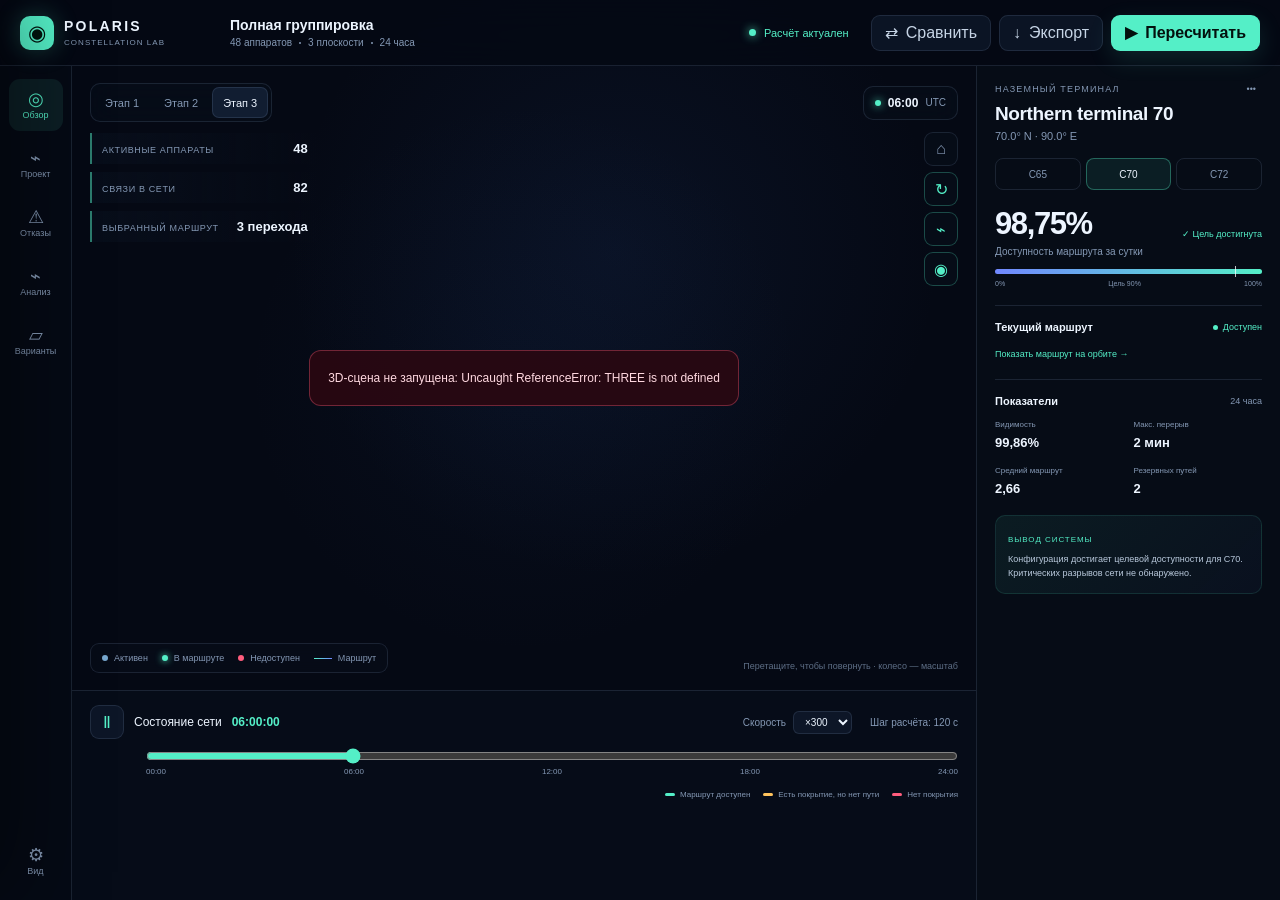
==== frontend-prototype/index.html @ 853661d5 "first commit" ====
<!doctype html>
<html lang="ru">
<head>
  <meta charset="UTF-8" />
  <meta name="viewport" content="width=device-width, initial-scale=1.0" />
  <meta name="theme-color" content="#050914" />
  <title>POLARIS — центр управления группировкой</title>
  <link rel="stylesheet" href="styles.css" />
</head>
<body>
  <div class="app-shell">
    <header class="topbar">
      <a class="brand" href="#" aria-label="POLARIS, главная">
        <span class="brand-mark">◉</span>
        <span><strong>POLARIS</strong><small>CONSTELLATION LAB</small></span>
      </a>

      <div class="project-heading">
        <div class="project-name" id="project-name">Полная группировка</div>
        <div class="project-meta"><span id="header-count">48 аппаратов</span><i></i>3 плоскости<i></i>24 часа</div>
      </div>

      <div class="calculation-state"><span></span>Расчёт актуален</div>

      <div class="top-actions">
        <button class="button button-subtle" id="compare-button" type="button">⇄ <span>Сравнить</span></button>
        <button class="button button-subtle" id="export-button" type="button">↓ <span>Экспорт</span></button>
        <button class="button button-primary" id="calculate-button" type="button">▶ <span>Пересчитать</span></button>
      </div>
    </header>

    <div class="workspace">
      <nav class="side-nav" aria-label="Разделы">
        <button class="nav-item active" data-section="overview" type="button"><span>◎</span><small>Обзор</small></button>
        <button class="nav-item" data-section="configuration" type="button"><span>⌁</span><small>Проект</small></button>
        <button class="nav-item" data-section="failures" type="button"><span>⚠</span><small>Отказы</small></button>
        <button class="nav-item" data-section="analytics" type="button"><span>⌁</span><small>Анализ</small></button>
        <button class="nav-item" data-section="variants" type="button"><span>▱</span><small>Варианты</small></button>
        <div class="nav-spacer"></div>
        <button class="nav-item" data-section="settings" type="button"><span>⚙</span><small>Вид</small></button>
      </nav>

      <main class="main-column">
        <section class="space-view" id="space-view">
          <canvas id="space-canvas" aria-label="Интерактивная схема Земли и спутниковой группировки"></canvas>
          <div class="webgl-error" id="webgl-error" hidden></div>

          <div class="scene-toolbar">
            <div class="stage-control" aria-label="Этап развёртывания">
              <button data-stage="1" type="button">Этап 1</button>
              <button data-stage="2" type="button">Этап 2</button>
              <button data-stage="3" class="active" type="button">Этап 3</button>
            </div>
            <div class="time-chip"><span class="pulse"></span><strong id="scene-time">06:00</strong> UTC</div>
          </div>

          <div class="scene-stats">
            <div><span>Активные аппараты</span><strong id="active-count">48</strong></div>
            <div><span>Связи в сети</span><strong id="links-count">82</strong></div>
            <div><span>Выбранный маршрут</span><strong id="route-hops">3 перехода</strong></div>
          </div>

          <div class="view-controls">
            <button id="home-camera" type="button" title="Сбросить камеру">⌂</button>
            <button id="toggle-earth" class="active" type="button" title="Остановить вращение Земли">↻</button>
            <button id="toggle-links" class="active" type="button" title="Показать связи">⌁</button>
            <button id="toggle-orbits" class="active" type="button" title="Показать орбиты">◉</button>
          </div>

          <div class="scene-legend">
            <span><i class="legend-dot active-sat"></i>Активен</span>
            <span><i class="legend-dot route-sat"></i>В маршруте</span>
            <span><i class="legend-dot failed-sat"></i>Недоступен</span>
            <span><i class="legend-line"></i>Маршрут</span>
          </div>

          <div class="scene-hint">Перетащите, чтобы повернуть · колесо — масштаб</div>
        </section>

        <section class="timeline-panel">
          <div class="timeline-header">
            <div class="playback">
              <button class="play-button" id="play-button" type="button" aria-label="Запустить или остановить время">Ⅱ</button>
              <div><span>Состояние сети</span><strong id="timeline-time">06:00:00</strong></div>
            </div>
            <div class="timeline-actions">
              <label>Скорость
                <select id="speed-select">
                  <option value="60">×60</option>
                  <option value="300" selected>×300</option>
                  <option value="900">×900</option>
                </select>
              </label>
              <span>Шаг расчёта: 120 с</span>
            </div>
          </div>

          <div class="scrubber-wrap">
            <input id="time-range" type="range" min="0" max="86280" step="120" value="21600" aria-label="Время расчёта" />
            <div class="time-axis"><span>00:00</span><span>06:00</span><span>12:00</span><span>18:00</span><span>24:00</span></div>
          </div>

          <div class="availability-lanes" id="availability-lanes"></div>
          <div class="timeline-legend"><span><i class="available"></i>Маршрут доступен</span><span><i class="degraded"></i>Есть покрытие, но нет пути</span><span><i class="outage"></i>Нет покрытия</span></div>
        </section>
      </main>

      <aside class="inspector">
        <div class="inspector-topline"><span>НАЗЕМНЫЙ ТЕРМИНАЛ</span><button id="close-inspector" type="button">•••</button></div>
        <h1 id="client-name">Northern terminal 70</h1>
        <p id="client-coords">70.0° N · 90.0° E</p>

        <div class="client-switch" aria-label="Выбрать терминал">
          <button data-client="C65" type="button">C65</button>
          <button data-client="C70" class="active" type="button">C70</button>
          <button data-client="C72" type="button">C72</button>
        </div>

        <section class="availability-card">
          <div class="metric-line"><strong id="availability-value">98,75%</strong><span class="goal-state">✓ Цель достигнута</span></div>
          <p>Доступность маршрута за сутки</p>
          <div class="progress-track"><span id="availability-progress"></span><i></i></div>
          <div class="progress-label"><span>0%</span><span>Цель 90%</span><span>100%</span></div>
        </section>

        <section class="route-section">
          <div class="section-title"><span>Текущий маршрут</span><strong><i></i>Доступен</strong></div>
          <div class="route-chain" id="route-chain"></div>
          <button class="text-action" id="focus-route" type="button">Показать маршрут на орбите →</button>
        </section>

        <section class="metrics-section">
          <div class="section-title"><span>Показатели</span><em>24 часа</em></div>
          <div class="metric-grid">
            <div><span>Видимость</span><strong id="visibility-value">99,86%</strong></div>
            <div><span>Макс. перерыв</span><strong id="outage-value">2 мин</strong></div>
            <div><span>Средний маршрут</span><strong id="average-hops">2,66</strong></div>
            <div><span>Резервных путей</span><strong id="backup-routes">2</strong></div>
          </div>
        </section>

        <section class="recommendation">
          <span>ВЫВОД СИСТЕМЫ</span>
          <p id="recommendation-text">Конфигурация достигает целевой доступности для C70. Критических разрывов сети не обнаружено.</p>
        </section>
      </aside>
    </div>
  </div>

  <div class="drawer-backdrop" id="drawer-backdrop"></div>
  <aside class="drawer" id="configuration-drawer" aria-hidden="true">
    <div class="drawer-header"><div><span>КОНФИГУРАЦИЯ</span><h2>Параметры проекта</h2></div><button class="icon-button" data-close-drawer type="button">×</button></div>
    <div class="drawer-content">
      <label class="field"><span>Сценарий</span><select id="scenario-select"><option value="full">Полная группировка</option><option value="first">Первая очередь запуска</option><option value="outages">Недоступность 10 аппаратов</option><option value="range">Дальность ISL 2000 км</option></select></label>
      <div class="form-grid">
        <label class="field"><span>Высота орбиты</span><div class="input-unit"><input value="550" type="number" /><small>км</small></div></label>
        <label class="field"><span>Наклонение</span><div class="input-unit"><input value="87" type="number" /><small>°</small></div></label>
        <label class="field"><span>Дальность ISL</span><div class="input-unit"><input id="isl-input" value="3000" type="number" /><small>км</small></div></label>
        <label class="field"><span>Мин. возвышение</span><div class="input-unit"><input value="10" type="number" /><small>°</small></div></label>
      </div>
      <div class="drawer-section-title"><span>Орбитальные плоскости</span><small>RAAN / фазирование</small></div>
      <div class="plane-editor">
        <div><strong>P1</strong><label>RAAN <input value="0.0" type="number" /></label><label>Фаза <input value="0.0" type="number" /></label></div>
        <div><strong>P2</strong><label>RAAN <input value="60.0" type="number" /></label><label>Фаза <input value="7.5" type="number" /></label></div>
        <div><strong>P3</strong><label>RAAN <input value="120.0" type="number" /></label><label>Фаза <input value="15.0" type="number" /></label></div>
      </div>
      <div class="drawer-section-title"><span>События недоступности</span><button class="mini-action" id="add-failure" type="button">+ Добавить</button></div>
      <div class="failure-list" id="failure-list"><div class="empty-state">В этом варианте нет заданных отказов</div></div>
    </div>
    <div class="drawer-footer"><button class="button button-subtle" data-close-drawer type="button">Отмена</button><button class="button button-primary" id="apply-config" type="button">Применить и рассчитать</button></div>
  </aside>

  <div class="modal-backdrop" id="compare-modal" aria-hidden="true">
    <section class="compare-modal" role="dialog" aria-modal="true" aria-labelledby="compare-title">
      <div class="drawer-header"><div><span>СРАВНЕНИЕ ВАРИАНТОВ</span><h2 id="compare-title">Полная группировка и первая очередь</h2></div><button class="icon-button" id="close-compare" type="button">×</button></div>
      <div class="comparison-head"><div><span>Базовый вариант</span><strong>Полная группировка</strong><small>48 аппаратов · ISL 3000 км</small></div><div><span>Сравниваемый вариант</span><strong>Первая очередь</strong><small>16 аппаратов · ISL 3000 км</small></div></div>
      <div class="comparison-table">
        <div class="comparison-row header"><span>Терминал</span><span>Базовый</span><span>Новый</span><span>Изменение</span></div>
        <div class="comparison-row"><strong>C65</strong><span>96,67%</span><span>27,22%</span><em>−69,45 п.п.</em></div>
        <div class="comparison-row"><strong>C70</strong><span>98,75%</span><span>15,83%</span><em>−82,92 п.п.</em></div>
        <div class="comparison-row"><strong>C72</strong><span>98,89%</span><span>12,64%</span><em>−86,25 п.п.</em></div>
      </div>
      <div class="compare-insight"><span>!</span><p><strong>Первая очередь не достигает целевых 90%.</strong> Самое заметное ухудшение наблюдается для C72: максимальный перерыв увеличивается до 796 минут.</p></div>
    </section>
  </div>

  <div class="toast" id="toast" role="status"></div>
  <script>
    window.addEventListener("error", function (event) {
      const panel = document.getElementById("webgl-error");
      panel.hidden = false;
      panel.textContent = "3D-сцена не запущена: " + (event.message || "ошибка загрузки WebGL");
    });
    window.addEventListener("unhandledrejection", function (event) {
      const panel = document.getElementById("webgl-error");
      panel.hidden = false;
      panel.textContent = "3D-сцена не запущена: " + String(event.reason || "ошибка модуля");
    });
  </script>
  <script src="vendor/three.min.js"></script>
  <script src="app.js"></script>
</body>
</html>
---- frontend-prototype/styles.css ----
:root {
  color-scheme: dark;
  --bg: #050914;
  --panel: #080e1b;
  --panel-2: #0d1627;
  --panel-3: #111d31;
  --line: rgba(145, 174, 214, 0.15);
  --line-strong: rgba(145, 174, 214, 0.28);
  --text: #edf5ff;
  --muted: #8498b4;
  --accent: #54efc7;
  --accent-blue: #7188ff;
  --danger: #ff5d7d;
  --warning: #ffc45d;
  --radius: 14px;
  font-family: Inter, Manrope, "Segoe UI", sans-serif;
}

* { box-sizing: border-box; }
html, body { margin: 0; min-width: 320px; min-height: 100%; background: var(--bg); color: var(--text); }
body { min-height: 100vh; overflow: hidden; }
button, input, select { font: inherit; }
button { color: inherit; }

.app-shell { min-height: 100vh; display: grid; grid-template-rows: 66px 1fr; background: radial-gradient(circle at 48% 28%, rgba(40, 75, 143, 0.13), transparent 35%), var(--bg); }
.topbar { min-width: 0; display: flex; align-items: center; gap: 22px; padding: 0 20px; border-bottom: 1px solid var(--line); background: rgba(5, 9, 20, 0.91); backdrop-filter: blur(18px); z-index: 20; }
.brand { width: 188px; flex: 0 0 auto; display: flex; align-items: center; gap: 10px; color: var(--text); text-decoration: none; }
.brand-mark { width: 34px; height: 34px; display: grid; place-items: center; border-radius: 10px; color: #00120d; background: var(--accent); font-size: 21px; box-shadow: 0 0 25px rgba(84, 239, 199, 0.25); }
.brand strong { display: block; font-size: 14px; line-height: 1; font-weight: 700; letter-spacing: 0.16em; }
.brand small { display: block; margin-top: 5px; color: var(--muted); font-size: 8px; letter-spacing: 0.13em; }
.project-heading { min-width: 0; flex: 1; }
.project-name { overflow: hidden; color: var(--text); font-size: 14px; font-weight: 600; text-overflow: ellipsis; white-space: nowrap; }
.project-meta { display: flex; align-items: center; gap: 7px; margin-top: 4px; color: var(--muted); font-size: 10px; }
.project-meta i { width: 2px; height: 2px; border-radius: 50%; background: var(--muted); }
.calculation-state { display: flex; align-items: center; gap: 8px; color: var(--accent); font-size: 11px; white-space: nowrap; }
.calculation-state > span { width: 7px; height: 7px; border-radius: 50%; background: var(--accent); box-shadow: 0 0 10px var(--accent); }
.top-actions { display: flex; gap: 8px; }
.button { min-height: 36px; display: inline-flex; align-items: center; justify-content: center; gap: 8px; padding: 0 13px; border: 1px solid var(--line); border-radius: 9px; background: var(--panel-2); cursor: pointer; transition: 160ms ease; }
.button:hover { border-color: var(--line-strong); transform: translateY(-1px); }
.button-primary { border-color: transparent; color: #03110e; background: var(--accent); font-weight: 650; box-shadow: 0 8px 24px rgba(84, 239, 199, 0.13); }
.button-subtle { color: #c6d4e5; background: rgba(15, 25, 43, 0.72); }

.workspace { min-height: 0; display: grid; grid-template-columns: 72px minmax(520px, 1fr) 304px; }
.side-nav { min-height: 0; display: flex; flex-direction: column; align-items: center; gap: 7px; padding: 13px 8px; border-right: 1px solid var(--line); background: rgba(6, 11, 22, 0.76); }
.nav-item { width: 54px; min-height: 52px; display: grid; place-items: center; align-content: center; gap: 2px; border: 0; border-radius: 11px; color: var(--muted); background: transparent; cursor: pointer; transition: 150ms ease; }
.nav-item span { font-size: 18px; line-height: 1; }
.nav-item small { font-size: 9px; }
.nav-item:hover { color: var(--text); background: rgba(120, 150, 194, 0.08); }
.nav-item.active { color: var(--accent); background: rgba(84, 239, 199, 0.09); }
.nav-spacer { flex: 1; }

.main-column { min-width: 0; min-height: 0; display: grid; grid-template-rows: minmax(410px, 1fr) 210px; }
.space-view { position: relative; min-height: 0; overflow: hidden; background: radial-gradient(circle at center, rgba(34, 68, 128, 0.08), transparent 50%); }
#space-canvas { position: absolute; inset: 0; width: 100%; height: 100%; cursor: grab; }
#space-canvas:active { cursor: grabbing; }
.webgl-error { position: absolute; z-index: 8; top: 50%; left: 50%; width: min(430px, calc(100% - 40px)); transform: translate(-50%, -50%); padding: 18px; border: 1px solid rgba(255,93,125,.35); border-radius: 12px; color: #ffd8e0; background: rgba(42,8,18,.92); font-size: 12px; line-height: 1.5; text-align: center; }
.scene-toolbar { position: absolute; z-index: 3; top: 17px; left: 18px; right: 18px; display: flex; align-items: center; justify-content: space-between; pointer-events: none; }
.stage-control { display: flex; gap: 3px; padding: 3px; border: 1px solid var(--line); border-radius: 10px; background: rgba(7, 13, 25, 0.78); backdrop-filter: blur(14px); pointer-events: auto; }
.stage-control button { min-height: 31px; padding: 0 11px; border: 0; border-radius: 7px; color: var(--muted); background: transparent; font-size: 11px; cursor: pointer; }
.stage-control button.active { color: var(--text); background: var(--panel-3); box-shadow: inset 0 0 0 1px var(--line); }
.time-chip { display: flex; align-items: center; gap: 7px; padding: 9px 11px; border: 1px solid var(--line); border-radius: 10px; color: var(--muted); background: rgba(7, 13, 25, 0.78); font-size: 10px; backdrop-filter: blur(14px); }
.time-chip strong { color: var(--text); font-size: 12px; font-variant-numeric: tabular-nums; }
.pulse { width: 6px; height: 6px; border-radius: 50%; background: var(--accent); box-shadow: 0 0 9px var(--accent); }
.scene-stats { position: absolute; z-index: 3; top: 67px; left: 18px; display: grid; gap: 8px; pointer-events: none; }
.scene-stats > div { min-width: 154px; display: flex; align-items: baseline; justify-content: space-between; gap: 18px; padding: 8px 10px; border-left: 2px solid rgba(84, 239, 199, 0.5); background: linear-gradient(90deg, rgba(8, 15, 28, 0.76), transparent); }
.scene-stats span { color: var(--muted); font-size: 9px; text-transform: uppercase; letter-spacing: 0.07em; }
.scene-stats strong { font-size: 13px; font-weight: 600; font-variant-numeric: tabular-nums; }
.view-controls { position: absolute; z-index: 3; top: 66px; right: 18px; display: grid; gap: 6px; }
.view-controls button { width: 34px; height: 34px; border: 1px solid var(--line); border-radius: 9px; color: var(--muted); background: rgba(7, 13, 25, 0.78); cursor: pointer; }
.view-controls button.active { color: var(--accent); border-color: rgba(84, 239, 199, 0.28); }
.scene-legend { position: absolute; z-index: 3; bottom: 17px; left: 18px; display: flex; flex-wrap: wrap; gap: 14px; padding: 9px 11px; border: 1px solid var(--line); border-radius: 9px; color: var(--muted); background: rgba(7, 13, 25, 0.75); font-size: 9px; backdrop-filter: blur(12px); }
.scene-legend span { display: flex; align-items: center; gap: 6px; }
.legend-dot { width: 6px; height: 6px; border-radius: 50%; }
.active-sat { background: #78a8cf; }
.route-sat { background: var(--accent); box-shadow: 0 0 7px var(--accent); }
.failed-sat { background: var(--danger); }
.legend-line { width: 18px; height: 1px; background: linear-gradient(90deg, var(--accent), var(--accent-blue)); }
.scene-hint { position: absolute; z-index: 3; right: 18px; bottom: 19px; color: rgba(135, 157, 187, 0.68); font-size: 9px; pointer-events: none; }

.timeline-panel { min-height: 0; padding: 14px 18px 12px; border-top: 1px solid var(--line); background: rgba(7, 13, 25, 0.91); }
.timeline-header { display: flex; align-items: center; justify-content: space-between; gap: 16px; }
.playback { display: flex; align-items: center; gap: 10px; }
.play-button { width: 34px; height: 34px; border: 1px solid var(--line); border-radius: 9px; color: var(--accent); background: var(--panel-2); cursor: pointer; }
.playback div { display: flex; align-items: baseline; gap: 10px; }
.playback span { font-size: 12px; }
.playback strong { color: var(--accent); font-size: 12px; font-variant-numeric: tabular-nums; }
.timeline-actions { display: flex; align-items: center; gap: 18px; color: var(--muted); font-size: 10px; }
.timeline-actions label { display: flex; align-items: center; gap: 7px; }
.timeline-actions select { padding: 4px 7px; border: 1px solid var(--line); border-radius: 6px; color: var(--text); background: var(--panel-2); }
.scrubber-wrap { position: relative; margin: 10px 0 6px 56px; }
#time-range { width: 100%; height: 14px; margin: 0; accent-color: var(--accent); cursor: pointer; }
.time-axis { display: flex; justify-content: space-between; color: var(--muted); font-size: 8px; }
.availability-lanes { display: grid; gap: 6px; }
.availability-lane { display: grid; grid-template-columns: 45px 1fr 43px; align-items: center; gap: 10px; font-size: 9px; }
.availability-lane > span { color: var(--muted); }
.availability-lane > strong { text-align: right; font-weight: 600; font-variant-numeric: tabular-nums; }
.lane-track { position: relative; height: 11px; overflow: hidden; border-radius: 3px; background: rgba(132, 152, 180, 0.1); }
.lane-segment { position: absolute; inset-block: 0; }
.lane-segment.available { background: rgba(84, 239, 199, 0.7); }
.lane-segment.degraded { background: rgba(255, 196, 93, 0.82); }
.lane-segment.outage { background: rgba(255, 93, 125, 0.82); }
.lane-cursor { position: absolute; z-index: 2; inset-block: 0; width: 1px; background: #fff; box-shadow: 0 0 7px rgba(255,255,255,.85); pointer-events: none; }
.timeline-legend { display: flex; justify-content: flex-end; gap: 13px; margin-top: 8px; color: var(--muted); font-size: 8px; }
.timeline-legend span { display: flex; align-items: center; gap: 5px; }
.timeline-legend i { width: 10px; height: 3px; border-radius: 2px; }
.timeline-legend .available { background: var(--accent); }
.timeline-legend .degraded { background: var(--warning); }
.timeline-legend .outage { background: var(--danger); }

.inspector { min-height: 0; overflow-y: auto; padding: 17px 18px; border-left: 1px solid var(--line); background: rgba(7, 12, 23, 0.93); }
.inspector-topline { display: flex; align-items: center; justify-content: space-between; color: var(--muted); font-size: 9px; letter-spacing: 0.13em; }
.inspector-topline button { border: 0; color: var(--muted); background: transparent; cursor: pointer; }
.inspector h1 { margin: 8px 0 5px; font-size: 19px; font-weight: 600; letter-spacing: -0.02em; }
.inspector > p { margin: 0; color: var(--muted); font-size: 11px; }
.client-switch { display: grid; grid-template-columns: repeat(3, 1fr); gap: 5px; margin-top: 16px; }
.client-switch button { min-height: 32px; border: 1px solid var(--line); border-radius: 8px; color: var(--muted); background: transparent; font-size: 10px; cursor: pointer; }
.client-switch button.active { color: var(--text); border-color: rgba(84,239,199,.35); background: rgba(84,239,199,.08); }
.availability-card { margin-top: 18px; }
.metric-line { display: flex; align-items: flex-end; justify-content: space-between; gap: 8px; }
.metric-line > strong { font-size: 31px; line-height: 1; letter-spacing: -0.045em; font-variant-numeric: tabular-nums; }
.goal-state { color: var(--accent); font-size: 9px; }
.availability-card p { margin: 7px 0 12px; color: var(--muted); font-size: 10px; }
.progress-track { position: relative; height: 5px; overflow: visible; border-radius: 5px; background: rgba(132,152,180,.12); }
.progress-track span { display: block; height: 100%; border-radius: inherit; background: linear-gradient(90deg, var(--accent-blue), var(--accent)); transition: width 300ms ease; }
.progress-track i { position: absolute; left: 90%; top: -3px; width: 1px; height: 11px; background: rgba(255,255,255,.75); }
.progress-label { display: flex; justify-content: space-between; margin-top: 6px; color: var(--muted); font-size: 7px; }
.route-section, .metrics-section { margin-top: 18px; padding-top: 15px; border-top: 1px solid var(--line); }
.section-title { display: flex; align-items: center; justify-content: space-between; font-size: 11px; }
.section-title > span { font-weight: 600; }
.section-title strong { display: flex; align-items: center; gap: 5px; color: var(--accent); font-size: 9px; font-weight: 500; }
.section-title strong i { width: 5px; height: 5px; border-radius: 50%; background: var(--accent); }
.section-title em { color: var(--muted); font-size: 9px; font-style: normal; }
.route-chain { margin: 10px 0 7px; }
.route-node { position: relative; min-height: 34px; display: flex; align-items: center; gap: 10px; font-size: 10px; }
.route-node:not(:last-child)::after { content: ""; position: absolute; left: 4px; top: 22px; width: 1px; height: 24px; background: linear-gradient(var(--accent), var(--accent-blue)); }
.route-node i { position: relative; z-index: 1; width: 9px; height: 9px; flex: 0 0 auto; border: 2px solid var(--accent); border-radius: 50%; background: var(--panel); }
.route-node:nth-child(3) i { border-color: var(--accent-blue); }
.route-node small { margin-left: auto; color: var(--muted); font-size: 8px; }
.text-action { padding: 0; border: 0; color: var(--accent); background: transparent; font-size: 9px; cursor: pointer; }
.metric-grid { display: grid; grid-template-columns: 1fr 1fr; gap: 15px 10px; margin-top: 13px; }
.metric-grid span { display: block; margin-bottom: 4px; color: var(--muted); font-size: 8px; }
.metric-grid strong { font-size: 13px; font-weight: 600; font-variant-numeric: tabular-nums; }
.recommendation { margin-top: 18px; padding: 12px; border: 1px solid rgba(84,239,199,.12); border-radius: 10px; background: linear-gradient(135deg, rgba(84,239,199,.07), rgba(113,136,255,.04)); }
.recommendation span { color: var(--accent); font-size: 8px; letter-spacing: .12em; }
.recommendation p { margin: 7px 0 0; color: #b9c9dc; font-size: 9px; line-height: 1.55; }

.drawer-backdrop, .modal-backdrop { position: fixed; z-index: 40; inset: 0; opacity: 0; visibility: hidden; background: rgba(1, 4, 10, 0.64); backdrop-filter: blur(4px); transition: 180ms ease; }
.drawer-backdrop.open, .modal-backdrop.open { opacity: 1; visibility: visible; }
.drawer { position: fixed; z-index: 50; top: 0; bottom: 0; left: 0; width: min(470px, 92vw); display: grid; grid-template-rows: auto 1fr auto; transform: translateX(-102%); border-right: 1px solid var(--line-strong); background: #08101e; box-shadow: 30px 0 80px rgba(0,0,0,.4); transition: 220ms ease; }
.drawer.open { transform: translateX(0); }
.drawer-header { display: flex; align-items: flex-start; justify-content: space-between; gap: 20px; padding: 21px 23px 17px; border-bottom: 1px solid var(--line); }
.drawer-header span { color: var(--accent); font-size: 8px; letter-spacing: .14em; }
.drawer-header h2 { margin: 6px 0 0; font-size: 19px; font-weight: 600; }
.icon-button { width: 34px; height: 34px; border: 1px solid var(--line); border-radius: 9px; color: var(--muted); background: var(--panel-2); cursor: pointer; }
.drawer-content { min-height: 0; overflow-y: auto; padding: 18px 23px; }
.field { display: grid; gap: 7px; color: var(--muted); font-size: 9px; }
.field select, .field input { width: 100%; min-height: 36px; padding: 0 10px; border: 1px solid var(--line); border-radius: 8px; outline: 0; color: var(--text); background: var(--panel-2); }
.field select:focus, .field input:focus { border-color: rgba(84,239,199,.55); box-shadow: 0 0 0 3px rgba(84,239,199,.08); }
.form-grid { display: grid; grid-template-columns: 1fr 1fr; gap: 14px; margin-top: 16px; }
.input-unit { position: relative; }
.input-unit input { padding-right: 35px; }
.input-unit small { position: absolute; right: 10px; top: 12px; color: var(--muted); }
.drawer-section-title { display: flex; align-items: center; justify-content: space-between; margin: 24px 0 10px; padding-top: 18px; border-top: 1px solid var(--line); font-size: 11px; font-weight: 600; }
.drawer-section-title small { color: var(--muted); font-size: 8px; font-weight: 400; }
.plane-editor { display: grid; gap: 7px; }
.plane-editor > div { display: grid; grid-template-columns: 34px 1fr 1fr; align-items: center; gap: 9px; padding: 9px 10px; border: 1px solid var(--line); border-radius: 9px; background: rgba(13,22,39,.55); }
.plane-editor strong { color: var(--accent); font-size: 10px; }
.plane-editor label { display: grid; grid-template-columns: auto 1fr; align-items: center; gap: 6px; color: var(--muted); font-size: 8px; }
.plane-editor input { width: 100%; min-width: 0; padding: 6px; border: 1px solid var(--line); border-radius: 6px; color: var(--text); background: var(--panel); font-size: 9px; }
.mini-action { border: 0; color: var(--accent); background: transparent; font-size: 9px; cursor: pointer; }
.empty-state { padding: 17px; border: 1px dashed var(--line-strong); border-radius: 9px; color: var(--muted); text-align: center; font-size: 9px; }
.failure-item { display: flex; align-items: center; justify-content: space-between; padding: 10px; border: 1px solid rgba(255,93,125,.2); border-radius: 9px; background: rgba(255,93,125,.05); }
.failure-item strong { display: block; font-size: 10px; }
.failure-item span { color: var(--muted); font-size: 8px; }
.drawer-footer { display: flex; justify-content: flex-end; gap: 8px; padding: 15px 23px; border-top: 1px solid var(--line); }

.modal-backdrop { display: grid; place-items: center; padding: 25px; }
.compare-modal { width: min(760px, 96vw); overflow: hidden; border: 1px solid var(--line-strong); border-radius: 16px; background: #08101e; box-shadow: 0 28px 90px rgba(0,0,0,.55); transform: translateY(12px) scale(.98); transition: 180ms ease; }
.modal-backdrop.open .compare-modal { transform: none; }
.comparison-head { display: grid; grid-template-columns: 1fr 1fr; gap: 1px; background: var(--line); }
.comparison-head > div { padding: 18px 23px; background: var(--panel); }
.comparison-head span, .comparison-head small { display: block; color: var(--muted); font-size: 8px; }
.comparison-head strong { display: block; margin: 7px 0 4px; font-size: 13px; }
.comparison-table { padding: 13px 23px; }
.comparison-row { display: grid; grid-template-columns: 1.2fr repeat(3, 1fr); padding: 12px 7px; border-bottom: 1px solid var(--line); font-size: 10px; }
.comparison-row.header { color: var(--muted); font-size: 8px; }
.comparison-row strong { color: var(--text); }
.comparison-row em { color: var(--danger); font-style: normal; }
.compare-insight { display: flex; gap: 12px; margin: 5px 23px 22px; padding: 13px; border: 1px solid rgba(255,196,93,.17); border-radius: 10px; background: rgba(255,196,93,.05); }
.compare-insight > span { width: 22px; height: 22px; flex: 0 0 auto; display: grid; place-items: center; border-radius: 50%; color: #171006; background: var(--warning); font-weight: 700; }
.compare-insight p { margin: 0; color: #bdcadd; font-size: 10px; line-height: 1.55; }
.compare-insight strong { color: var(--text); }
.toast { position: fixed; z-index: 80; left: 50%; bottom: 22px; max-width: calc(100vw - 30px); transform: translate(-50%, 20px); opacity: 0; padding: 11px 15px; border: 1px solid var(--line-strong); border-radius: 9px; color: var(--text); background: var(--panel-3); box-shadow: 0 15px 40px rgba(0,0,0,.35); font-size: 10px; pointer-events: none; transition: 180ms ease; }
.toast.show { opacity: 1; transform: translate(-50%, 0); }

@media (max-width: 1020px) {
  .workspace { grid-template-columns: 64px 1fr; }
  .inspector { position: fixed; z-index: 25; top: 66px; right: 0; bottom: 0; width: 304px; box-shadow: -20px 0 55px rgba(0,0,0,.3); }
  .main-column { margin-right: 304px; }
  .brand { width: auto; }
  .brand > span:last-child, .calculation-state { display: none; }
}

@media (max-width: 760px) {
  body { overflow-x: hidden; overflow-y: auto; }
  .app-shell { min-height: auto; }
  .project-meta, .top-actions .button-subtle, .top-actions .button span { display: none; }
  .topbar { gap: 10px; padding-inline: 12px; }
  .workspace { grid-template-columns: 1fr; }
  .side-nav { display: none; }
  .workspace, .main-column, .space-view, .timeline-panel, .inspector { width: 100%; min-width: 0; }
  .main-column { margin-right: 0; grid-template-rows: 520px auto; }
  .inspector { position: static; width: auto; max-height: none; border-top: 1px solid var(--line); border-left: 0; }
  .scene-stats { top: 65px; }
  .scene-stats > div { min-width: 132px; }
  .scene-hint { display: none; }
  .timeline-actions { display: none; }
  .timeline-panel { min-height: 220px; }
}

@media (max-width: 470px) {
  .button { padding: 0 11px; }
  .scene-toolbar .time-chip { display: none; }
  .scene-toolbar { left: 10px; right: 10px; }
  .stage-control button { padding: 0 8px; }
  .scene-stats { left: 10px; }
  .scene-stats > div:nth-child(n+2) { display: none; }
  .view-controls { right: 10px; }
  .scene-legend { right: 10px; left: 10px; }
  .timeline-header { align-items: flex-start; }
  .timeline-actions span { display: none; }
  .comparison-head { grid-template-columns: 1fr; }
  .comparison-row { grid-template-columns: .8fr repeat(3, 1fr); font-size: 8px; }
}

@media (prefers-reduced-motion: reduce) {
  *, *::before, *::after { scroll-behavior: auto !important; transition-duration: .001ms !important; }
}
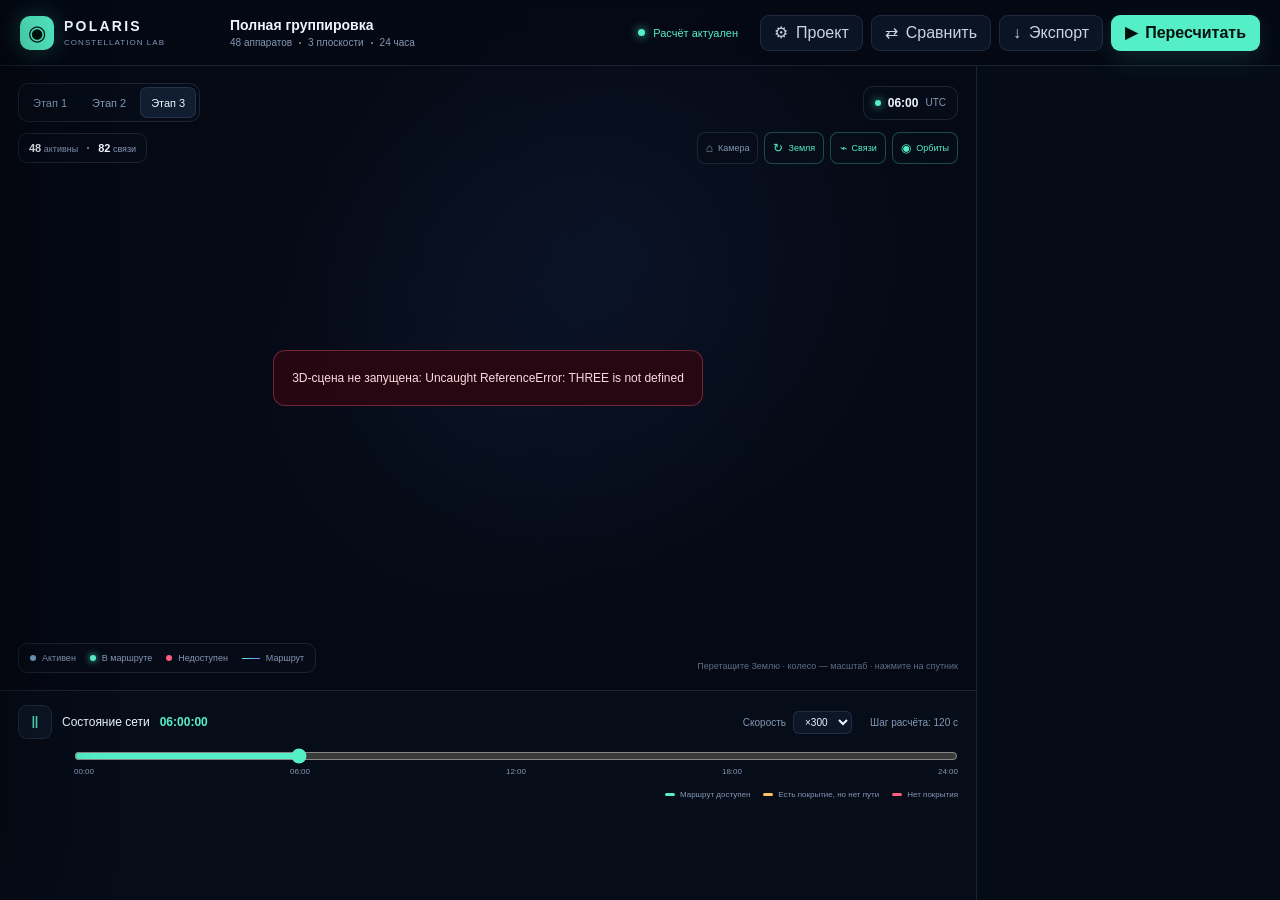
==== commit c5161d66: "чуть доработалл" ====
--- a/frontend-prototype/index.html
+++ b/frontend-prototype/index.html
@@ -23,6 +23,7 @@
       <div class="calculation-state"><span></span>Расчёт актуален</div>
 
       <div class="top-actions">
+        <button class="button button-subtle" id="project-button" type="button"><b aria-hidden="true">⚙</b><span>Проект</span></button>
         <button class="button button-subtle" id="compare-button" type="button">⇄ <span>Сравнить</span></button>
         <button class="button button-subtle" id="export-button" type="button">↓ <span>Экспорт</span></button>
         <button class="button button-primary" id="calculate-button" type="button">▶ <span>Пересчитать</span></button>
@@ -30,20 +31,11 @@
     </header>
 
     <div class="workspace">
-      <nav class="side-nav" aria-label="Разделы">
-        <button class="nav-item active" data-section="overview" type="button"><span>◎</span><small>Обзор</small></button>
-        <button class="nav-item" data-section="configuration" type="button"><span>⌁</span><small>Проект</small></button>
-        <button class="nav-item" data-section="failures" type="button"><span>⚠</span><small>Отказы</small></button>
-        <button class="nav-item" data-section="analytics" type="button"><span>⌁</span><small>Анализ</small></button>
-        <button class="nav-item" data-section="variants" type="button"><span>▱</span><small>Варианты</small></button>
-        <div class="nav-spacer"></div>
-        <button class="nav-item" data-section="settings" type="button"><span>⚙</span><small>Вид</small></button>
-      </nav>
-
       <main class="main-column">
         <section class="space-view" id="space-view">
           <canvas id="space-canvas" aria-label="Интерактивная схема Земли и спутниковой группировки"></canvas>
           <div class="webgl-error" id="webgl-error" hidden></div>
+          <div class="object-tooltip" id="object-tooltip" hidden></div>
 
           <div class="scene-toolbar">
             <div class="stage-control" aria-label="Этап развёртывания">
@@ -54,17 +46,17 @@
             <div class="time-chip"><span class="pulse"></span><strong id="scene-time">06:00</strong> UTC</div>
           </div>
 
-          <div class="scene-stats">
-            <div><span>Активные аппараты</span><strong id="active-count">48</strong></div>
-            <div><span>Связи в сети</span><strong id="links-count">82</strong></div>
-            <div><span>Выбранный маршрут</span><strong id="route-hops">3 перехода</strong></div>
+          <div class="scene-summary">
+            <span><strong id="active-count">48</strong> активны</span>
+            <i></i>
+            <span><strong id="links-count">82</strong> связи</span>
           </div>
 
           <div class="view-controls">
-            <button id="home-camera" type="button" title="Сбросить камеру">⌂</button>
-            <button id="toggle-earth" class="active" type="button" title="Остановить вращение Земли">↻</button>
-            <button id="toggle-links" class="active" type="button" title="Показать связи">⌁</button>
-            <button id="toggle-orbits" class="active" type="button" title="Показать орбиты">◉</button>
+            <button id="home-camera" type="button" title="Сбросить камеру"><b>⌂</b><span>Камера</span></button>
+            <button id="toggle-earth" class="active" type="button" title="Остановить вращение Земли"><b>↻</b><span>Земля</span></button>
+            <button id="toggle-links" class="active" type="button" title="Показать связи"><b>⌁</b><span>Связи</span></button>
+            <button id="toggle-orbits" class="active" type="button" title="Показать орбиты"><b>◉</b><span>Орбиты</span></button>
           </div>
 
           <div class="scene-legend">
@@ -74,7 +66,7 @@
             <span><i class="legend-line"></i>Маршрут</span>
           </div>
 
-          <div class="scene-hint">Перетащите, чтобы повернуть · колесо — масштаб</div>
+          <div class="scene-hint">Перетащите Землю · колесо — масштаб · нажмите на спутник</div>
         </section>
 
         <section class="timeline-panel">
@@ -105,44 +97,8 @@
         </section>
       </main>
 
-      <aside class="inspector">
-        <div class="inspector-topline"><span>НАЗЕМНЫЙ ТЕРМИНАЛ</span><button id="close-inspector" type="button">•••</button></div>
-        <h1 id="client-name">Northern terminal 70</h1>
-        <p id="client-coords">70.0° N · 90.0° E</p>
-
-        <div class="client-switch" aria-label="Выбрать терминал">
-          <button data-client="C65" type="button">C65</button>
-          <button data-client="C70" class="active" type="button">C70</button>
-          <button data-client="C72" type="button">C72</button>
-        </div>
-
-        <section class="availability-card">
-          <div class="metric-line"><strong id="availability-value">98,75%</strong><span class="goal-state">✓ Цель достигнута</span></div>
-          <p>Доступность маршрута за сутки</p>
-          <div class="progress-track"><span id="availability-progress"></span><i></i></div>
-          <div class="progress-label"><span>0%</span><span>Цель 90%</span><span>100%</span></div>
-        </section>
-
-        <section class="route-section">
-          <div class="section-title"><span>Текущий маршрут</span><strong><i></i>Доступен</strong></div>
-          <div class="route-chain" id="route-chain"></div>
-          <button class="text-action" id="focus-route" type="button">Показать маршрут на орбите →</button>
-        </section>
-
-        <section class="metrics-section">
-          <div class="section-title"><span>Показатели</span><em>24 часа</em></div>
-          <div class="metric-grid">
-            <div><span>Видимость</span><strong id="visibility-value">99,86%</strong></div>
-            <div><span>Макс. перерыв</span><strong id="outage-value">2 мин</strong></div>
-            <div><span>Средний маршрут</span><strong id="average-hops">2,66</strong></div>
-            <div><span>Резервных путей</span><strong id="backup-routes">2</strong></div>
-          </div>
-        </section>
-
-        <section class="recommendation">
-          <span>ВЫВОД СИСТЕМЫ</span>
-          <p id="recommendation-text">Конфигурация достигает целевой доступности для C70. Критических разрывов сети не обнаружено.</p>
-        </section>
+      <aside class="inspector" id="inspector" aria-live="polite">
+        <div id="selection-content"></div>
       </aside>
     </div>
   </div>
@@ -151,6 +107,7 @@
   <aside class="drawer" id="configuration-drawer" aria-hidden="true">
     <div class="drawer-header"><div><span>КОНФИГУРАЦИЯ</span><h2>Параметры проекта</h2></div><button class="icon-button" data-close-drawer type="button">×</button></div>
     <div class="drawer-content">
+      <label class="upload-zone" for="scenario-file"><strong>Загрузить JSON-сценарий</strong><span>Поддерживается схема cosmo-A-1.0</span><input id="scenario-file" type="file" accept=".json,application/json" /></label>
       <label class="field"><span>Сценарий</span><select id="scenario-select"><option value="full">Полная группировка</option><option value="first">Первая очередь запуска</option><option value="outages">Недоступность 10 аппаратов</option><option value="range">Дальность ISL 2000 км</option></select></label>
       <div class="form-grid">
         <label class="field"><span>Высота орбиты</span><div class="input-unit"><input value="550" type="number" /><small>км</small></div></label>
--- a/frontend-prototype/styles.css
+++ b/frontend-prototype/styles.css
@@ -35,25 +35,19 @@
 .calculation-state { display: flex; align-items: center; gap: 8px; color: var(--accent); font-size: 11px; white-space: nowrap; }
 .calculation-state > span { width: 7px; height: 7px; border-radius: 50%; background: var(--accent); box-shadow: 0 0 10px var(--accent); }
 .top-actions { display: flex; gap: 8px; }
+.top-actions b { font-weight: 400; }
 .button { min-height: 36px; display: inline-flex; align-items: center; justify-content: center; gap: 8px; padding: 0 13px; border: 1px solid var(--line); border-radius: 9px; background: var(--panel-2); cursor: pointer; transition: 160ms ease; }
 .button:hover { border-color: var(--line-strong); transform: translateY(-1px); }
 .button-primary { border-color: transparent; color: #03110e; background: var(--accent); font-weight: 650; box-shadow: 0 8px 24px rgba(84, 239, 199, 0.13); }
 .button-subtle { color: #c6d4e5; background: rgba(15, 25, 43, 0.72); }
 
-.workspace { min-height: 0; display: grid; grid-template-columns: 72px minmax(520px, 1fr) 304px; }
-.side-nav { min-height: 0; display: flex; flex-direction: column; align-items: center; gap: 7px; padding: 13px 8px; border-right: 1px solid var(--line); background: rgba(6, 11, 22, 0.76); }
-.nav-item { width: 54px; min-height: 52px; display: grid; place-items: center; align-content: center; gap: 2px; border: 0; border-radius: 11px; color: var(--muted); background: transparent; cursor: pointer; transition: 150ms ease; }
-.nav-item span { font-size: 18px; line-height: 1; }
-.nav-item small { font-size: 9px; }
-.nav-item:hover { color: var(--text); background: rgba(120, 150, 194, 0.08); }
-.nav-item.active { color: var(--accent); background: rgba(84, 239, 199, 0.09); }
-.nav-spacer { flex: 1; }
-
+.workspace { min-height: 0; display: grid; grid-template-columns: minmax(520px, 1fr) 304px; }
 .main-column { min-width: 0; min-height: 0; display: grid; grid-template-rows: minmax(410px, 1fr) 210px; }
 .space-view { position: relative; min-height: 0; overflow: hidden; background: radial-gradient(circle at center, rgba(34, 68, 128, 0.08), transparent 50%); }
 #space-canvas { position: absolute; inset: 0; width: 100%; height: 100%; cursor: grab; }
 #space-canvas:active { cursor: grabbing; }
 .webgl-error { position: absolute; z-index: 8; top: 50%; left: 50%; width: min(430px, calc(100% - 40px)); transform: translate(-50%, -50%); padding: 18px; border: 1px solid rgba(255,93,125,.35); border-radius: 12px; color: #ffd8e0; background: rgba(42,8,18,.92); font-size: 12px; line-height: 1.5; text-align: center; }
+.object-tooltip { position: absolute; z-index: 12; max-width: 230px; padding: 8px 10px; border: 1px solid var(--line-strong); border-radius: 8px; color: var(--text); background: rgba(7,13,25,.94); box-shadow: 0 10px 30px rgba(0,0,0,.28); font-size: 10px; line-height: 1.45; pointer-events: none; transform: translate(12px, 12px); }
 .scene-toolbar { position: absolute; z-index: 3; top: 17px; left: 18px; right: 18px; display: flex; align-items: center; justify-content: space-between; pointer-events: none; }
 .stage-control { display: flex; gap: 3px; padding: 3px; border: 1px solid var(--line); border-radius: 10px; background: rgba(7, 13, 25, 0.78); backdrop-filter: blur(14px); pointer-events: auto; }
 .stage-control button { min-height: 31px; padding: 0 11px; border: 0; border-radius: 7px; color: var(--muted); background: transparent; font-size: 11px; cursor: pointer; }
@@ -61,12 +55,12 @@
 .time-chip { display: flex; align-items: center; gap: 7px; padding: 9px 11px; border: 1px solid var(--line); border-radius: 10px; color: var(--muted); background: rgba(7, 13, 25, 0.78); font-size: 10px; backdrop-filter: blur(14px); }
 .time-chip strong { color: var(--text); font-size: 12px; font-variant-numeric: tabular-nums; }
 .pulse { width: 6px; height: 6px; border-radius: 50%; background: var(--accent); box-shadow: 0 0 9px var(--accent); }
-.scene-stats { position: absolute; z-index: 3; top: 67px; left: 18px; display: grid; gap: 8px; pointer-events: none; }
-.scene-stats > div { min-width: 154px; display: flex; align-items: baseline; justify-content: space-between; gap: 18px; padding: 8px 10px; border-left: 2px solid rgba(84, 239, 199, 0.5); background: linear-gradient(90deg, rgba(8, 15, 28, 0.76), transparent); }
-.scene-stats span { color: var(--muted); font-size: 9px; text-transform: uppercase; letter-spacing: 0.07em; }
-.scene-stats strong { font-size: 13px; font-weight: 600; font-variant-numeric: tabular-nums; }
-.view-controls { position: absolute; z-index: 3; top: 66px; right: 18px; display: grid; gap: 6px; }
-.view-controls button { width: 34px; height: 34px; border: 1px solid var(--line); border-radius: 9px; color: var(--muted); background: rgba(7, 13, 25, 0.78); cursor: pointer; }
+.scene-summary { position: absolute; z-index: 3; top: 67px; left: 18px; display: flex; align-items: center; gap: 9px; padding: 8px 10px; border: 1px solid var(--line); border-radius: 9px; color: var(--muted); background: rgba(7,13,25,.76); font-size: 9px; pointer-events: none; backdrop-filter: blur(12px); }
+.scene-summary strong { color: var(--text); font-size: 11px; font-variant-numeric: tabular-nums; }
+.scene-summary i { width: 2px; height: 2px; border-radius: 50%; background: var(--muted); }
+.view-controls { position: absolute; z-index: 3; top: 66px; right: 18px; display: flex; gap: 6px; }
+.view-controls button { min-width: 56px; height: 32px; padding: 0 8px; display: flex; align-items: center; justify-content: center; gap: 5px; border: 1px solid var(--line); border-radius: 8px; color: var(--muted); background: rgba(7, 13, 25, 0.78); font-size: 9px; cursor: pointer; }
+.view-controls button b { font-size: 12px; font-weight: 400; }
 .view-controls button.active { color: var(--accent); border-color: rgba(84, 239, 199, 0.28); }
 .scene-legend { position: absolute; z-index: 3; bottom: 17px; left: 18px; display: flex; flex-wrap: wrap; gap: 14px; padding: 9px 11px; border: 1px solid var(--line); border-radius: 9px; color: var(--muted); background: rgba(7, 13, 25, 0.75); font-size: 9px; backdrop-filter: blur(12px); }
 .scene-legend span { display: flex; align-items: center; gap: 6px; }
@@ -143,6 +137,38 @@
 .recommendation { margin-top: 18px; padding: 12px; border: 1px solid rgba(84,239,199,.12); border-radius: 10px; background: linear-gradient(135deg, rgba(84,239,199,.07), rgba(113,136,255,.04)); }
 .recommendation span { color: var(--accent); font-size: 8px; letter-spacing: .12em; }
 .recommendation p { margin: 7px 0 0; color: #b9c9dc; font-size: 9px; line-height: 1.55; }
+.selection-eyebrow { display: flex; align-items: center; justify-content: space-between; color: var(--muted); font-size: 9px; letter-spacing: .12em; text-transform: uppercase; }
+.selection-status { display: inline-flex; align-items: center; gap: 5px; color: var(--accent); letter-spacing: 0; text-transform: none; }
+.selection-status::before { content: ""; width: 5px; height: 5px; border-radius: 50%; background: currentColor; box-shadow: 0 0 8px currentColor; }
+.selection-status.danger { color: var(--danger); }
+.inspector-title { margin: 10px 0 5px; font-size: 22px; font-weight: 650; letter-spacing: -.025em; }
+.inspector-subtitle { margin: 0; color: var(--muted); font-size: 10px; line-height: 1.5; }
+.selection-actions { display: flex; gap: 7px; margin-top: 15px; }
+.selection-actions .button { flex: 1; min-width: 0; padding-inline: 9px; font-size: 9px; }
+.compact-section { margin-top: 18px; padding-top: 15px; border-top: 1px solid var(--line); }
+.compact-section h3 { margin: 0 0 11px; font-size: 11px; font-weight: 600; }
+.detail-list { display: grid; gap: 9px; }
+.detail-row { display: flex; align-items: baseline; justify-content: space-between; gap: 14px; font-size: 9px; }
+.detail-row span { color: var(--muted); }
+.detail-row strong { font-size: 10px; font-weight: 600; text-align: right; }
+.satellite-preview { height: 82px; display: grid; place-items: center; margin: 15px 0 3px; border-radius: 10px; background: radial-gradient(circle, rgba(84,239,199,.1), transparent 62%); }
+.satellite-glyph { position: relative; width: 94px; height: 32px; }
+.satellite-glyph::before { content: ""; position: absolute; left: 35px; top: 6px; width: 24px; height: 20px; border-radius: 4px; background: linear-gradient(135deg,#e0e9f2,#63758a); box-shadow: 0 0 18px rgba(84,239,199,.2); }
+.satellite-glyph::after { content: ""; position: absolute; inset: 3px 0; background: repeating-linear-gradient(90deg,#224e8f 0 9px,#102a55 9px 11px); clip-path: polygon(0 5%,34% 5%,34% 95%,0 95%,0 5%,100% 5%,100% 95%,66% 95%,66% 5%); }
+.client-summary { margin-top: 17px; }
+.client-score { display: flex; align-items: flex-end; justify-content: space-between; }
+.client-score strong { font-size: 29px; line-height: 1; letter-spacing: -.045em; }
+.client-score span { color: var(--accent); font-size: 9px; }
+.route-mini { display: flex; flex-wrap: wrap; align-items: center; gap: 6px; margin-top: 12px; }
+.route-mini button { padding: 5px 7px; border: 1px solid var(--line); border-radius: 6px; color: var(--text); background: rgba(132,152,180,.04); font-size: 9px; cursor: pointer; }
+.route-mini button:hover { color: var(--accent); border-color: rgba(84,239,199,.4); }
+.route-mini i { width: 12px; height: 1px; background: var(--accent); }
+.selection-help { margin-top: 18px; padding: 10px; border-radius: 9px; color: var(--muted); background: rgba(132,152,180,.06); font-size: 9px; line-height: 1.5; }
+.upload-zone { min-height: 72px; display: grid; place-items: center; align-content: center; gap: 4px; margin-bottom: 16px; border: 1px dashed var(--line-strong); border-radius: 10px; color: var(--muted); background: rgba(84,239,199,.025); text-align: center; cursor: pointer; }
+.upload-zone:hover { border-color: rgba(84,239,199,.45); background: rgba(84,239,199,.05); }
+.upload-zone strong { color: var(--text); font-size: 10px; font-weight: 600; }
+.upload-zone span { font-size: 8px; }
+.upload-zone input { position: absolute; inline-size: 1px; block-size: 1px; opacity: 0; }
 
 .drawer-backdrop, .modal-backdrop { position: fixed; z-index: 40; inset: 0; opacity: 0; visibility: hidden; background: rgba(1, 4, 10, 0.64); backdrop-filter: blur(4px); transition: 180ms ease; }
 .drawer-backdrop.open, .modal-backdrop.open { opacity: 1; visibility: visible; }
@@ -194,7 +220,7 @@
 .toast.show { opacity: 1; transform: translate(-50%, 0); }
 
 @media (max-width: 1020px) {
-  .workspace { grid-template-columns: 64px 1fr; }
+  .workspace { grid-template-columns: 1fr; }
   .inspector { position: fixed; z-index: 25; top: 66px; right: 0; bottom: 0; width: 304px; box-shadow: -20px 0 55px rgba(0,0,0,.3); }
   .main-column { margin-right: 304px; }
   .brand { width: auto; }
@@ -205,14 +231,13 @@
   body { overflow-x: hidden; overflow-y: auto; }
   .app-shell { min-height: auto; }
   .project-meta, .top-actions .button-subtle, .top-actions .button span { display: none; }
+  .top-actions #project-button { display: inline-flex; width: 38px; padding: 0; }
   .topbar { gap: 10px; padding-inline: 12px; }
   .workspace { grid-template-columns: 1fr; }
-  .side-nav { display: none; }
   .workspace, .main-column, .space-view, .timeline-panel, .inspector { width: 100%; min-width: 0; }
   .main-column { margin-right: 0; grid-template-rows: 520px auto; }
   .inspector { position: static; width: auto; max-height: none; border-top: 1px solid var(--line); border-left: 0; }
-  .scene-stats { top: 65px; }
-  .scene-stats > div { min-width: 132px; }
+  .scene-summary { top: 65px; }
   .scene-hint { display: none; }
   .timeline-actions { display: none; }
   .timeline-panel { min-height: 220px; }
@@ -221,10 +246,11 @@
 @media (max-width: 470px) {
   .button { padding: 0 11px; }
   .scene-toolbar .time-chip { display: none; }
+  .view-controls button span { display: none; }
+  .view-controls button { min-width: 32px; width: 32px; padding: 0; }
   .scene-toolbar { left: 10px; right: 10px; }
   .stage-control button { padding: 0 8px; }
-  .scene-stats { left: 10px; }
-  .scene-stats > div:nth-child(n+2) { display: none; }
+  .scene-summary { left: 10px; }
   .view-controls { right: 10px; }
   .scene-legend { right: 10px; left: 10px; }
   .timeline-header { align-items: flex-start; }
